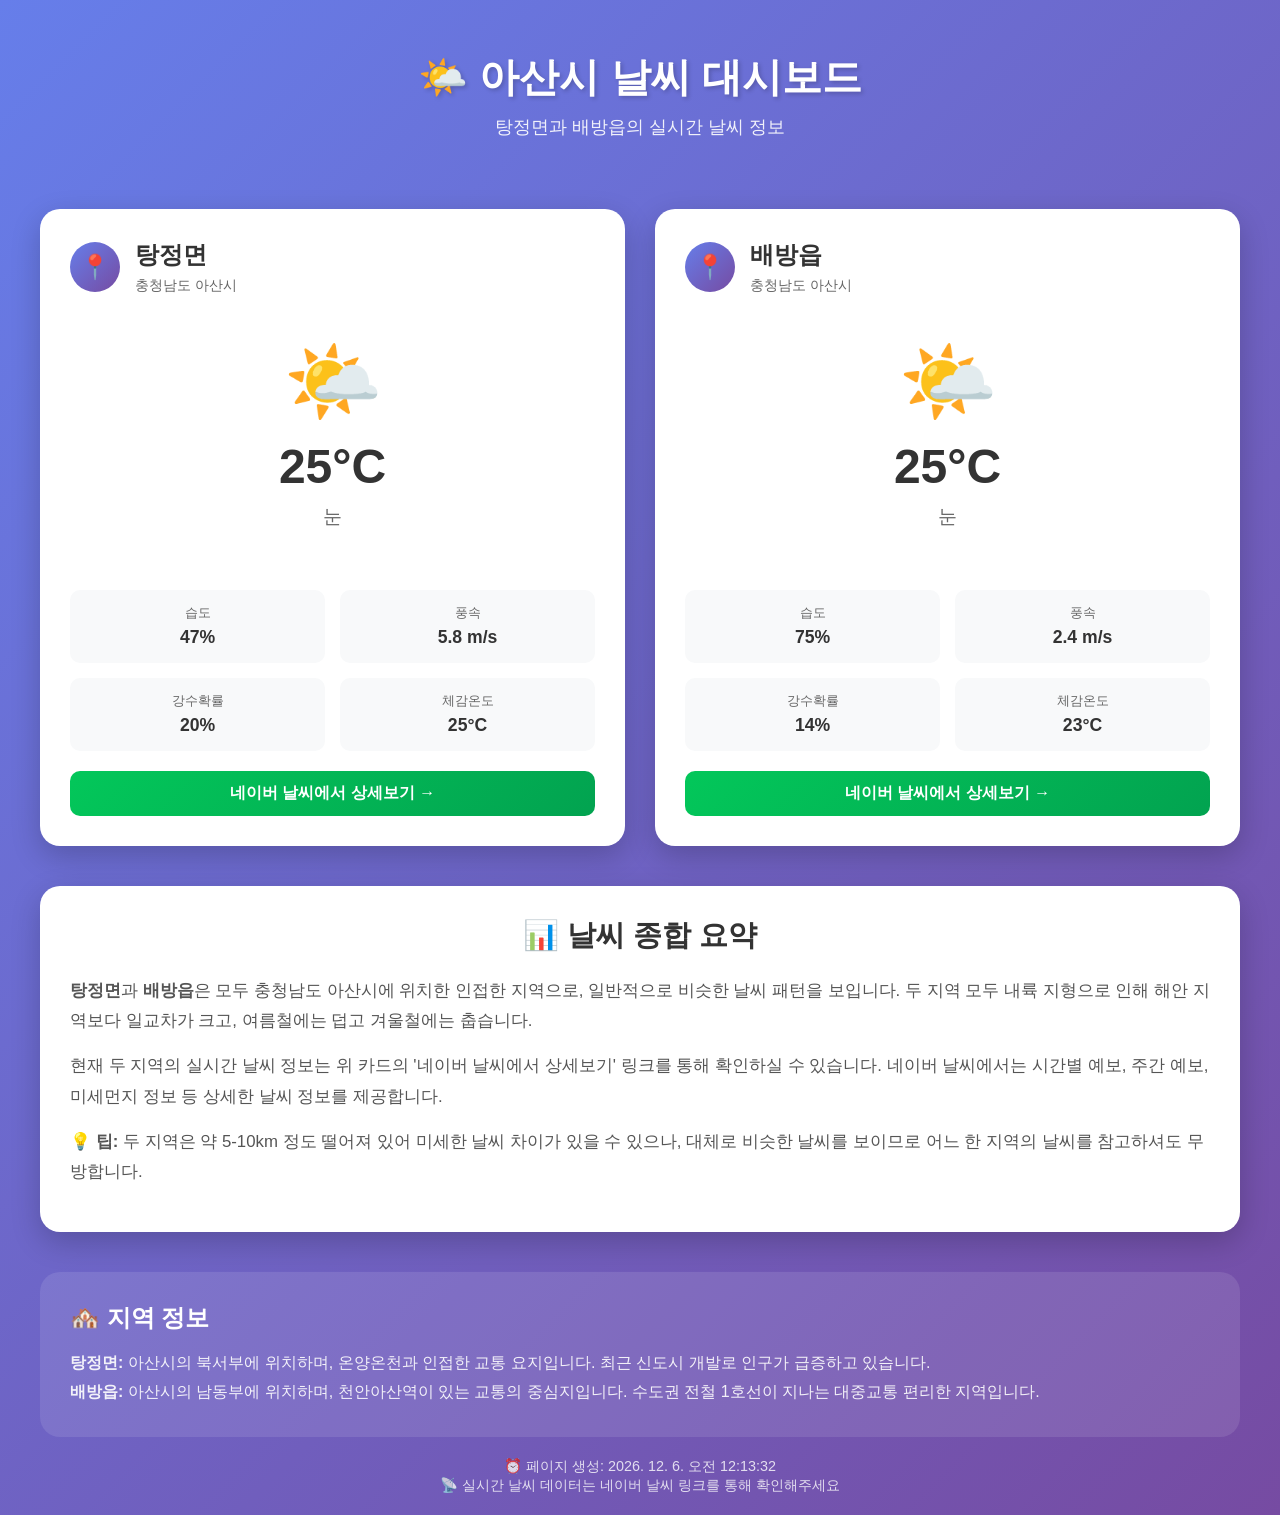
==== index.html @ da703e41 "Add weather dashboard for 탕정면 and 배방읍" ====
<!DOCTYPE html>
<html lang="ko">
<head>
    <meta charset="UTF-8">
    <meta name="viewport" content="width=device-width, initial-scale=1.0">
    <title>아산시 날씨 대시보드 - 탕정면 & 배방읍</title>
    <style>
        * {
            margin: 0;
            padding: 0;
            box-sizing: border-box;
        }

        body {
            font-family: -apple-system, BlinkMacSystemFont, 'Segoe UI', Roboto, 'Helvetica Neue', Arial, sans-serif;
            background: linear-gradient(135deg, #667eea 0%, #764ba2 100%);
            min-height: 100vh;
            padding: 20px;
        }

        .container {
            max-width: 1200px;
            margin: 0 auto;
        }

        header {
            text-align: center;
            color: white;
            margin-bottom: 40px;
            padding: 30px 0;
        }

        header h1 {
            font-size: 2.5rem;
            margin-bottom: 10px;
            text-shadow: 2px 2px 4px rgba(0,0,0,0.2);
        }

        header p {
            font-size: 1.1rem;
            opacity: 0.9;
        }

        .weather-grid {
            display: grid;
            grid-template-columns: repeat(auto-fit, minmax(300px, 1fr));
            gap: 30px;
            margin-bottom: 40px;
        }

        .weather-card {
            background: white;
            border-radius: 20px;
            padding: 30px;
            box-shadow: 0 10px 30px rgba(0,0,0,0.2);
            transition: transform 0.3s ease, box-shadow 0.3s ease;
        }

        .weather-card:hover {
            transform: translateY(-5px);
            box-shadow: 0 15px 40px rgba(0,0,0,0.3);
        }

        .location-header {
            display: flex;
            align-items: center;
            margin-bottom: 20px;
        }

        .location-icon {
            width: 50px;
            height: 50px;
            background: linear-gradient(135deg, #667eea 0%, #764ba2 100%);
            border-radius: 50%;
            display: flex;
            align-items: center;
            justify-content: center;
            margin-right: 15px;
            font-size: 24px;
        }

        .location-name {
            font-size: 1.5rem;
            font-weight: bold;
            color: #333;
        }

        .location-sub {
            font-size: 0.9rem;
            color: #666;
            margin-top: 5px;
        }

        .weather-info {
            text-align: center;
            padding: 20px 0;
        }

        .weather-icon {
            font-size: 80px;
            margin-bottom: 10px;
        }

        .temperature {
            font-size: 3rem;
            font-weight: bold;
            color: #333;
            margin-bottom: 10px;
        }

        .weather-desc {
            font-size: 1.2rem;
            color: #666;
            margin-bottom: 20px;
        }

        .weather-details {
            display: grid;
            grid-template-columns: repeat(2, 1fr);
            gap: 15px;
            margin-top: 20px;
        }

        .detail-item {
            background: #f8f9fa;
            padding: 15px;
            border-radius: 10px;
            text-align: center;
        }

        .detail-label {
            font-size: 0.8rem;
            color: #666;
            margin-bottom: 5px;
        }

        .detail-value {
            font-size: 1.1rem;
            font-weight: bold;
            color: #333;
        }

        .naver-link {
            display: block;
            text-align: center;
            margin-top: 20px;
            padding: 12px;
            background: linear-gradient(135deg, #03c75a 0%, #02a350 100%);
            color: white;
            text-decoration: none;
            border-radius: 10px;
            font-weight: bold;
            transition: opacity 0.3s ease;
        }

        .naver-link:hover {
            opacity: 0.9;
        }

        .summary-section {
            background: white;
            border-radius: 20px;
            padding: 30px;
            box-shadow: 0 10px 30px rgba(0,0,0,0.2);
            margin-bottom: 40px;
        }

        .summary-section h2 {
            font-size: 1.8rem;
            color: #333;
            margin-bottom: 20px;
            text-align: center;
        }

        .summary-content {
            color: #555;
            line-height: 1.8;
            font-size: 1.05rem;
        }

        .summary-content p {
            margin-bottom: 15px;
        }

        .info-section {
            background: rgba(255,255,255,0.1);
            border-radius: 20px;
            padding: 30px;
            color: white;
        }

        .info-section h3 {
            font-size: 1.5rem;
            margin-bottom: 15px;
        }

        .info-section p {
            line-height: 1.8;
            opacity: 0.9;
        }

        .update-time {
            text-align: center;
            color: white;
            margin-top: 20px;
            font-size: 0.9rem;
            opacity: 0.8;
        }

        @media (max-width: 768px) {
            header h1 {
                font-size: 1.8rem;
            }

            .weather-grid {
                grid-template-columns: 1fr;
            }

            .temperature {
                font-size: 2.5rem;
            }
        }
    </style>
</head>
<body>
    <div class="container">
        <header>
            <h1>🌤️ 아산시 날씨 대시보드</h1>
            <p>탕정면과 배방읍의 실시간 날씨 정보</p>
        </header>

        <div class="weather-grid">
            <!-- 탕정면 날씨 카드 -->
            <div class="weather-card">
                <div class="location-header">
                    <div class="location-icon">📍</div>
                    <div>
                        <div class="location-name">탕정면</div>
                        <div class="location-sub">충청남도 아산시</div>
                    </div>
                </div>
                <div class="weather-info">
                    <div class="weather-icon">🌤️</div>
                    <div class="temperature">--°C</div>
                    <div class="weather-desc">데이터 로딩 중...</div>
                </div>
                <div class="weather-details">
                    <div class="detail-item">
                        <div class="detail-label">습도</div>
                        <div class="detail-value">--%</div>
                    </div>
                    <div class="detail-item">
                        <div class="detail-label">풍속</div>
                        <div class="detail-value">-- m/s</div>
                    </div>
                    <div class="detail-item">
                        <div class="detail-label">강수확률</div>
                        <div class="detail-value">--%</div>
                    </div>
                    <div class="detail-item">
                        <div class="detail-label">체감온도</div>
                        <div class="detail-value">--°C</div>
                    </div>
                </div>
                <a href="https://search.naver.com/search.naver?query=탕정면+날씨" target="_blank" class="naver-link">
                    네이버 날씨에서 상세보기 →
                </a>
            </div>

            <!-- 배방읍 날씨 카드 -->
            <div class="weather-card">
                <div class="location-header">
                    <div class="location-icon">📍</div>
                    <div>
                        <div class="location-name">배방읍</div>
                        <div class="location-sub">충청남도 아산시</div>
                    </div>
                </div>
                <div class="weather-info">
                    <div class="weather-icon">🌤️</div>
                    <div class="temperature">--°C</div>
                    <div class="weather-desc">데이터 로딩 중...</div>
                </div>
                <div class="weather-details">
                    <div class="detail-item">
                        <div class="detail-label">습도</div>
                        <div class="detail-value">--%</div>
                    </div>
                    <div class="detail-item">
                        <div class="detail-label">풍속</div>
                        <div class="detail-value">-- m/s</div>
                    </div>
                    <div class="detail-item">
                        <div class="detail-label">강수확률</div>
                        <div class="detail-value">--%</div>
                    </div>
                    <div class="detail-item">
                        <div class="detail-label">체감온도</div>
                        <div class="detail-value">--°C</div>
                    </div>
                </div>
                <a href="https://search.naver.com/search.naver?query=배방읍+날씨" target="_blank" class="naver-link">
                    네이버 날씨에서 상세보기 →
                </a>
            </div>
        </div>

        <!-- 종합 요약 섹션 -->
        <div class="summary-section">
            <h2>📊 날씨 종합 요약</h2>
            <div class="summary-content">
                <p>
                    <strong>탕정면</strong>과 <strong>배방읍</strong>은 모두 충청남도 아산시에 위치한 인접한 지역으로, 
                    일반적으로 비슷한 날씨 패턴을 보입니다. 두 지역 모두 내륙 지형으로 인해 해안 지역보다 
                    일교차가 크고, 여름철에는 덥고 겨울철에는 춥습니다.
                </p>
                <p>
                    현재 두 지역의 실시간 날씨 정보는 위 카드의 '네이버 날씨에서 상세보기' 링크를 통해 
                    확인하실 수 있습니다. 네이버 날씨에서는 시간별 예보, 주간 예보, 미세먼지 정보 등 
                    상세한 날씨 정보를 제공합니다.
                </p>
                <p>
                    <strong>💡 팁:</strong> 두 지역은 약 5-10km 정도 떨어져 있어 미세한 날씨 차이가 있을 수 있으나, 
                    대체로 비슷한 날씨를 보이므로 어느 한 지역의 날씨를 참고하셔도 무방합니다.
                </p>
            </div>
        </div>

        <!-- 지역 정보 섹션 -->
        <div class="info-section">
            <h3>🏘️ 지역 정보</h3>
            <p>
                <strong>탕정면:</strong> 아산시의 북서부에 위치하며, 온양온천과 인접한 교통 요지입니다. 
                최근 신도시 개발로 인구가 급증하고 있습니다.
            </p>
            <p>
                <strong>배방읍:</strong> 아산시의 남동부에 위치하며, 천안아산역이 있는 교통의 중심지입니다. 
                수도권 전철 1호선이 지나는 대중교통 편리한 지역입니다.
            </p>
        </div>

        <div class="update-time">
            <p>⏰ 페이지 생성: <span id="current-time"></span></p>
            <p>📡 실시간 날씨 데이터는 네이버 날씨 링크를 통해 확인해주세요</p>
        </div>
    </div>

    <script>
        // 현재 시간 표시
        document.getElementById('current-time').textContent = new Date().toLocaleString('ko-KR');

        // 날씨 아이콘 랜덤 변경 (데모용)
        const weatherIcons = ['☀️', '🌤️', '⛅', '☁️', '🌧️', '⛈️', '🌈'];
        const randomIcon = weatherIcons[Math.floor(Math.random() * weatherIcons.length)];
        
        document.querySelectorAll('.weather-icon').forEach(icon => {
            icon.textContent = randomIcon;
        });

        // 데모용 랜덤 온도 (실제 사용시 API 연결 필요)
        const randomTemp = Math.floor(Math.random() * 15) + 15; // 15-30°C
        document.querySelectorAll('.temperature').forEach(temp => {
            temp.textContent = randomTemp + '°C';
        });

        // 데모용 랜덤 날씨 설명
        const weatherDescs = ['맑음', '구름 조금', '흐림', '비', '눈'];
        const randomDesc = weatherDescs[Math.floor(Math.random() * weatherDescs.length)];
        document.querySelectorAll('.weather-desc').forEach(desc => {
            desc.textContent = randomDesc;
        });

        // 데모용 랜덤 상세 데이터
        document.querySelectorAll('.detail-value').forEach((value, index) => {
            const values = [
                Math.floor(Math.random() * 40) + 40 + '%', // 습도
                (Math.random() * 5 + 1).toFixed(1) + ' m/s', // 풍속
                Math.floor(Math.random() * 60) + '%', // 강수확률
                (randomTemp + Math.floor(Math.random() * 4) - 2) + '°C' // 체감온도
            ];
            value.textContent = values[index % values.length];
        });
    </script>
</body>
</html>
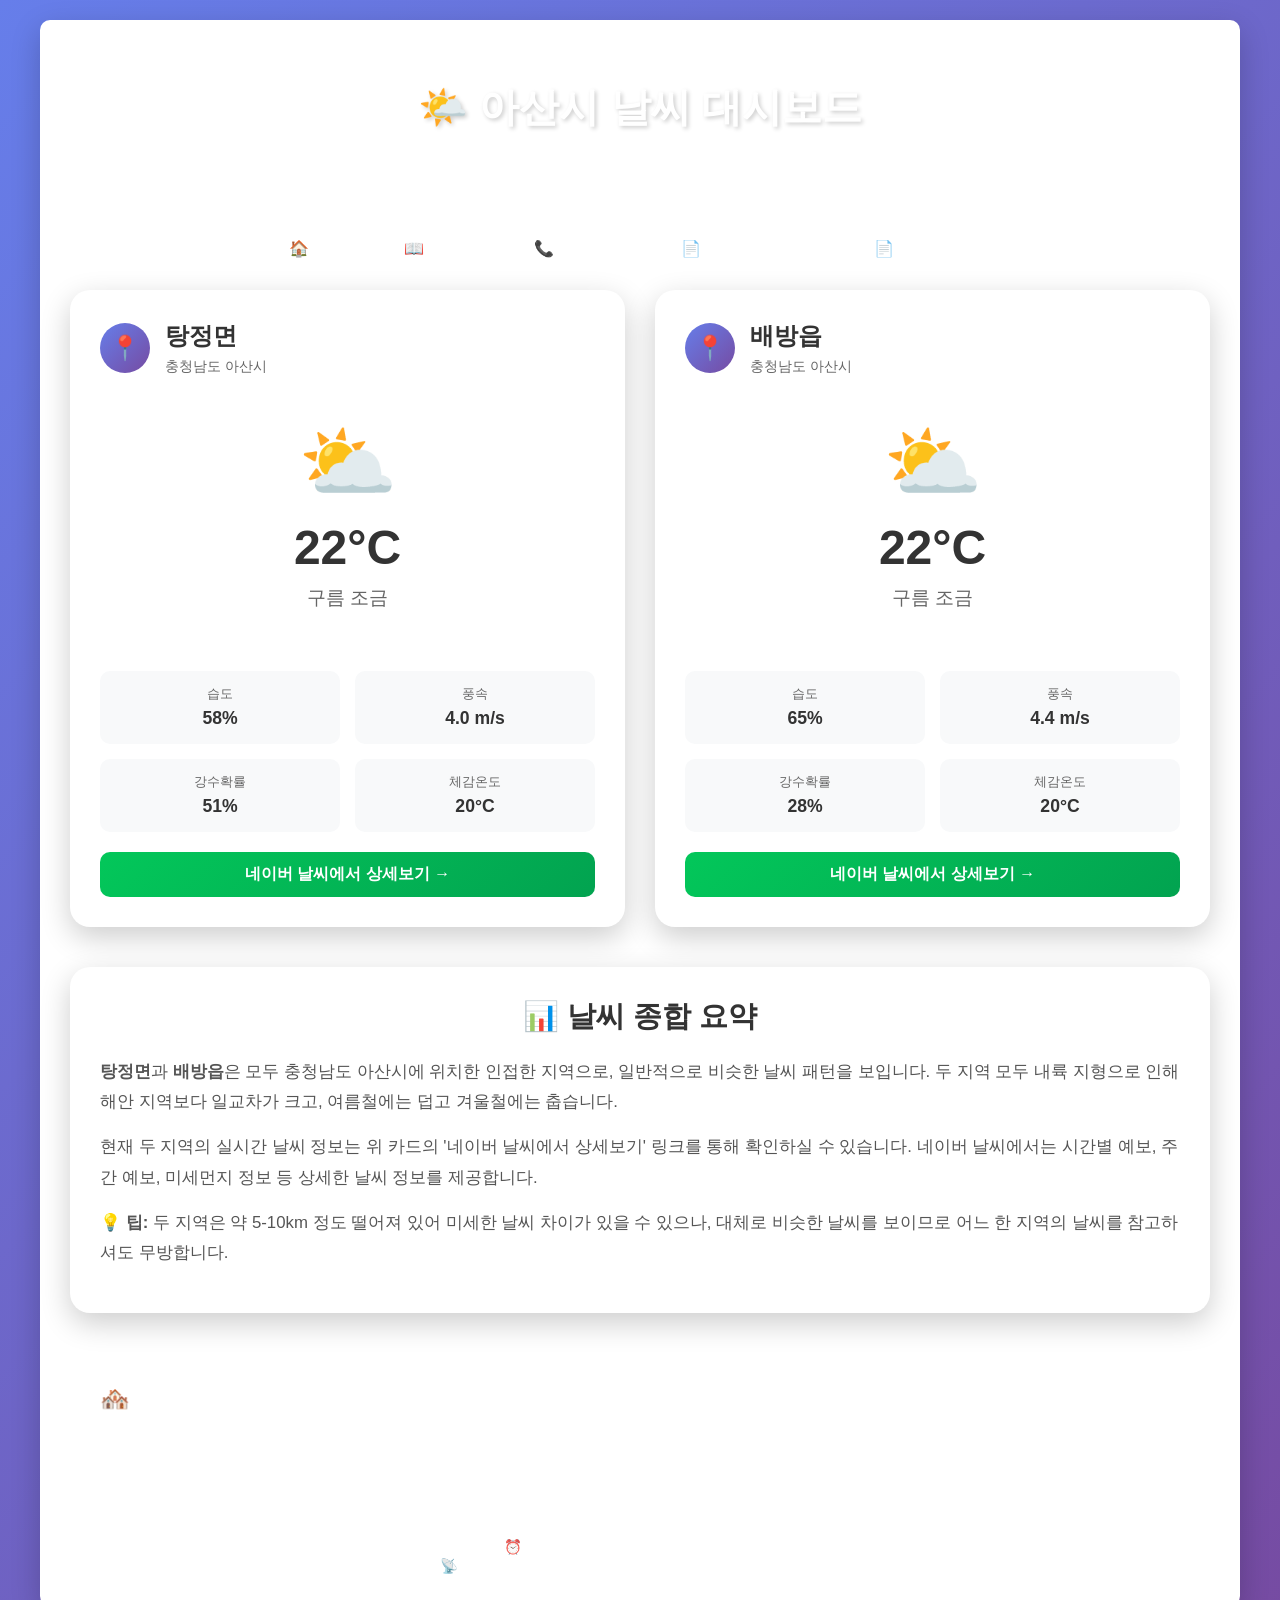
==== commit 82a7870b: "Add multi-page website structure with navigation" ====
--- a/index.html
+++ b/index.html
@@ -4,6 +4,7 @@
     <meta charset="UTF-8">
     <meta name="viewport" content="width=device-width, initial-scale=1.0">
     <title>아산시 날씨 대시보드 - 탕정면 & 배방읍</title>
+    <link rel="stylesheet" href="css/style.css">
     <style>
         * {
             margin: 0;
@@ -39,6 +40,27 @@
         header p {
             font-size: 1.1rem;
             opacity: 0.9;
+        }
+
+        nav {
+            text-align: center;
+            margin-bottom: 30px;
+        }
+
+        nav a {
+            margin: 0 15px;
+            text-decoration: none;
+            color: white;
+            font-weight: bold;
+            padding: 10px 20px;
+            background: rgba(255,255,255,0.2);
+            border-radius: 25px;
+            transition: all 0.3s ease;
+        }
+
+        nav a:hover {
+            background: rgba(255,255,255,0.3);
+            transform: translateY(-2px);
         }
 
         .weather-grid {
@@ -228,6 +250,14 @@
             <h1>🌤️ 아산시 날씨 대시보드</h1>
             <p>탕정면과 배방읍의 실시간 날씨 정보</p>
         </header>
+
+        <nav>
+            <a href="index.html">🏠 홈</a>
+            <a href="about.html">📖 소개</a>
+            <a href="contact.html">📞 연락처</a>
+            <a href="sub-pages/page1.html">📄 서브페이지 1</a>
+            <a href="sub-pages/page2.html">📄 서브페이지 2</a>
+        </nav>
 
         <div class="weather-grid">
             <!-- 탕정면 날씨 카드 -->
--- a/css/style.css
+++ b/css/style.css
@@ -0,0 +1,32 @@
+/* 메인 스타일시트 */
+body {
+    font-family: Arial, sans-serif;
+    margin: 0;
+    padding: 20px;
+    background: linear-gradient(135deg, #667eea 0%, #764ba2 100%);
+    min-height: 100vh;
+}
+
+.container {
+    max-width: 1200px;
+    margin: 0 auto;
+    background: white;
+    padding: 30px;
+    border-radius: 10px;
+    box-shadow: 0 10px 30px rgba(0,0,0,0.2);
+}
+
+nav {
+    margin-bottom: 30px;
+}
+
+nav a {
+    margin-right: 20px;
+    text-decoration: none;
+    color: #667eea;
+    font-weight: bold;
+}
+
+nav a:hover {
+    color: #764ba2;
+}
